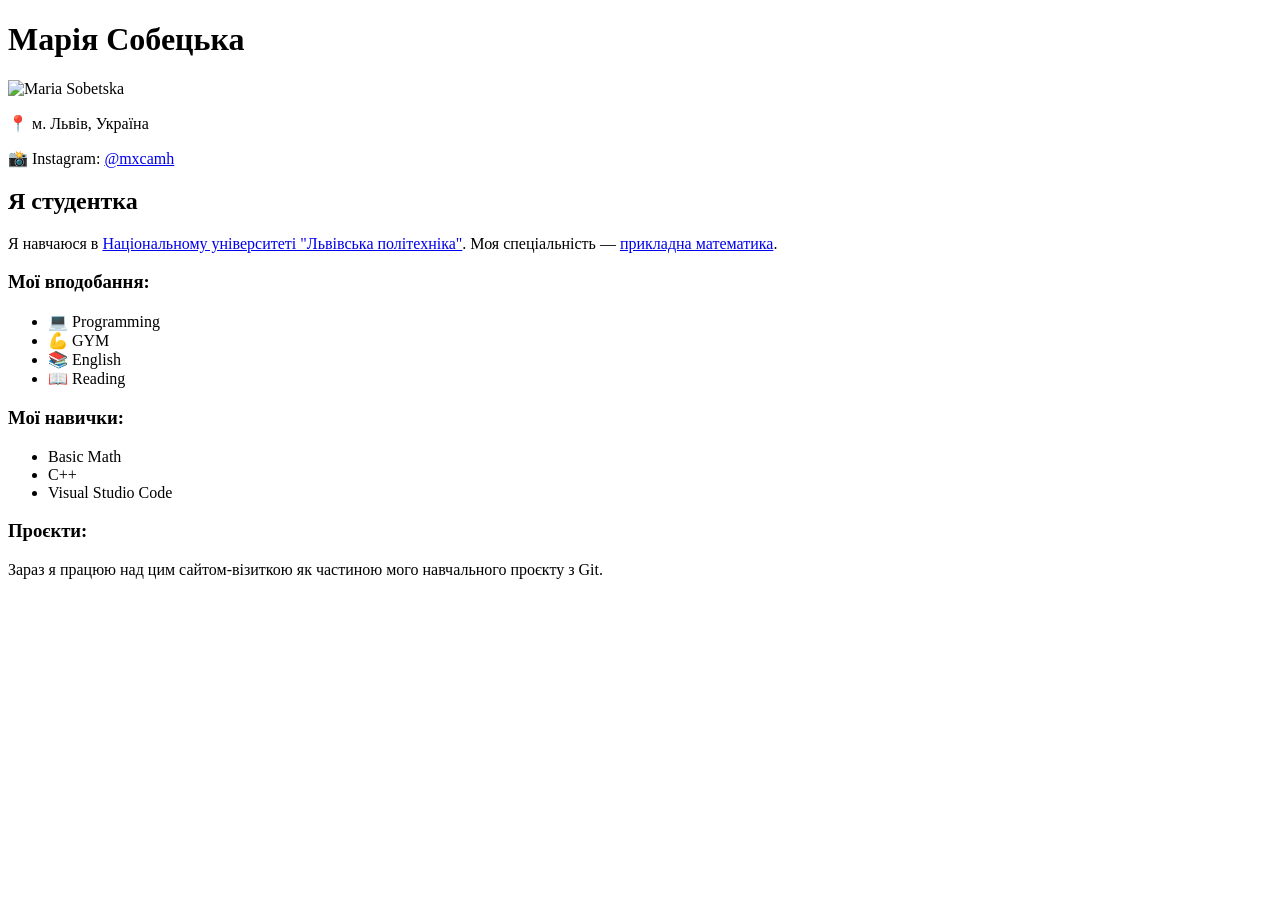
==== MariiaMypage.html @ 913317f5 "Add personal page: Maria Sobetska" ====
<!DOCTYPE html>
<html lang="uk">
<head>
    <meta charset="UTF-8">
    <meta name="viewport" content="width=device-width, initial-scale=1.0">
    <title>Марія Собецька</title>
    <link rel="stylesheet" href="css/main.css">
</head>
<body>
    <header>
        <h1 class="main-title">Марія Собецька</h1>
    </header>

    <main class="container">
        <div class="profile-section">
            <img src="./Собецька_1.jpg" alt="Maria Sobetska" class="profile-img">
            
            <div class="quick-info">
                <p>📍 м. Львів, Україна</p>
                <p>
                    📸 Instagram: 
                    <a href="https://www.instagram.com/mxcamh?igsh=N3Q2aHRwZ3R4dW03&utm_source=qr" target="_blank" class="contact-link">
                        @mxcamh
                    </a>
                </p>
            </div>
        </div>

        <div class="info-section">
            <h2 class="section-title">Я студентка</h2>
            <p>
                Я навчаюся в <a href="https://lpnu.ua/" target="_blank" class="uni-link">Національному університеті "Львівська політехніка"</a>.
                Моя спеціальність — <a href="https://uk.wikipedia.org/wiki/Прикладна_математика" target="_blank" class="math-link">прикладна математика</a>.
            </p>

            <h3 class="subsection-title">Мої вподобання:</h3>
            <ul class="hobbies-list">
                <li>💻 Programming</li>
                <li>💪 GYM</li>
                <li>📚 English</li>
                <li>📖 Reading</li>
            </ul>

            <h3 class="subsection-title">Мої навички:</h3>
            <ul class="skills-list">
                <li>Basic Math</li>
                <li>C++</li>
                <li>Visual Studio Code</li>
            </ul>

            <h3 class="subsection-title">Проєкти:</h3>
            <p>
                Зараз я працюю над цим сайтом-візиткою як частиною мого навчального проєкту з Git.
            </p>
        </div>
    </main>
</body>
</html>
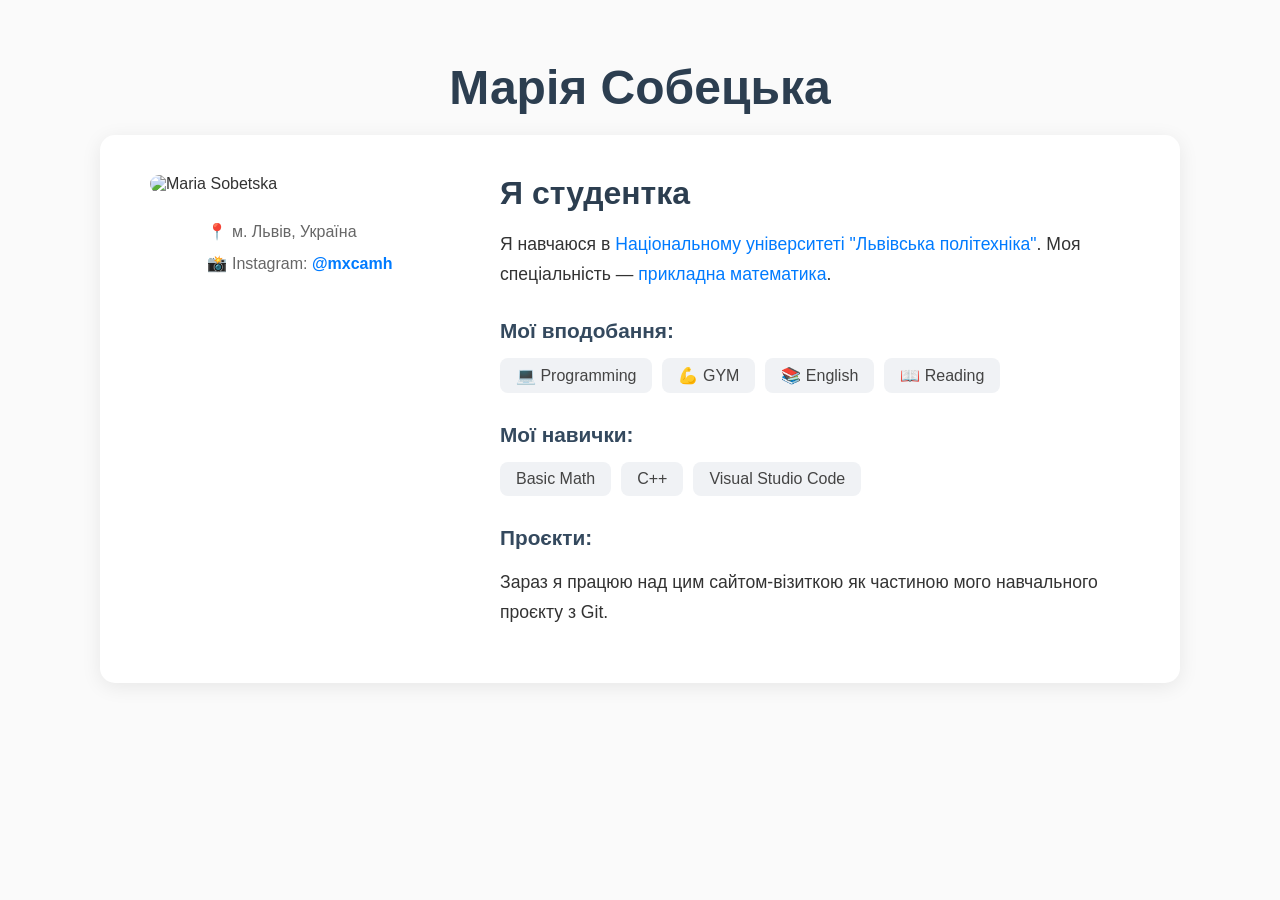
==== commit 072775ef: "Fix: final path corrections for CSS and Image" ====
--- a/MariiaMypage.html
+++ b/MariiaMypage.html
@@ -4,7 +4,7 @@
     <meta charset="UTF-8">
     <meta name="viewport" content="width=device-width, initial-scale=1.0">
     <title>Марія Собецька</title>
-    <link rel="stylesheet" href="css/main.css">
+    <link rel="stylesheet" href="MariiaMypage.css">
 </head>
 <body>
     <header>
@@ -13,7 +13,7 @@
 
     <main class="container">
         <div class="profile-section">
-            <img src="./Собецька_1.jpg" alt="Maria Sobetska" class="profile-img">
+            <img src="./sobetska.JPG" alt="Maria Sobetska" class="profile-img">
             
             <div class="quick-info">
                 <p>📍 м. Львів, Україна</p>
--- a/MariiaMypage.css
+++ b/MariiaMypage.css
@@ -0,0 +1,114 @@
+body {
+    font-family: 'Segoe UI', Roboto, Helvetica, Arial, sans-serif;
+    margin: 0;
+    padding: 0;
+    background-color: #fafafa;
+    color: #333;
+    display: flex;
+    flex-direction: column;
+    align-items: center;
+    min-height: 100vh;
+}
+
+.main-title {
+    font-size: 3rem;
+    font-weight: 800;
+    color: #2c3e50;
+    margin: 60px 0 20px 0;
+}
+
+.container {
+    background-color: #ffffff;
+    max-width: 1000px;
+    width: 90%;
+    margin-bottom: 50px;
+    padding: 40px;
+    border-radius: 15px;
+    box-shadow: 0 4px 20px rgba(0,0,0,0.08);
+    display: flex;
+    flex-wrap: wrap;
+    gap: 40px;
+}
+
+.profile-section {
+    flex: 1;
+    min-width: 250px;
+    display: flex;
+    flex-direction: column;
+    align-items: center;
+}
+
+.profile-img {
+    width: 100%;
+    max-width: 300px;
+    height: auto;
+    border-radius: 15px;
+    margin-bottom: 20px;
+    transition: transform 0.3s ease;
+}
+
+.profile-img:hover {
+    transform: scale(1.02);
+}
+
+.quick-info p {
+    font-size: 1rem;
+    color: #666;
+    margin: 5px 0;
+}
+
+.contact-link {
+    color: #007bff;
+    text-decoration: none;
+    font-weight: 600;
+}
+
+.info-section {
+    flex: 2;
+    min-width: 300px;
+}
+
+.section-title {
+    font-size: 2rem;
+    color: #2c3e50;
+    margin-bottom: 15px;
+    margin-top: 0;
+}
+
+.subsection-title {
+    font-size: 1.3rem;
+    margin: 30px 0 15px 0;
+    color: #34495e;
+}
+
+p {
+    line-height: 1.7;
+    font-size: 1.1rem;
+    margin-bottom: 15px;
+}
+
+ul {
+    list-style-type: none;
+    padding: 0;
+    margin: 0;
+    display: flex;
+    flex-wrap: wrap;
+    gap: 10px;
+}
+
+li {
+    font-size: 1rem;
+    background-color: #f0f2f5;
+    padding: 8px 16px;
+    border-radius: 8px;
+    color: #444;
+}
+
+a {
+    color: #007bff;
+    text-decoration: none;
+}
+
+a:hover {
+    text-decoration: underline;
+}
